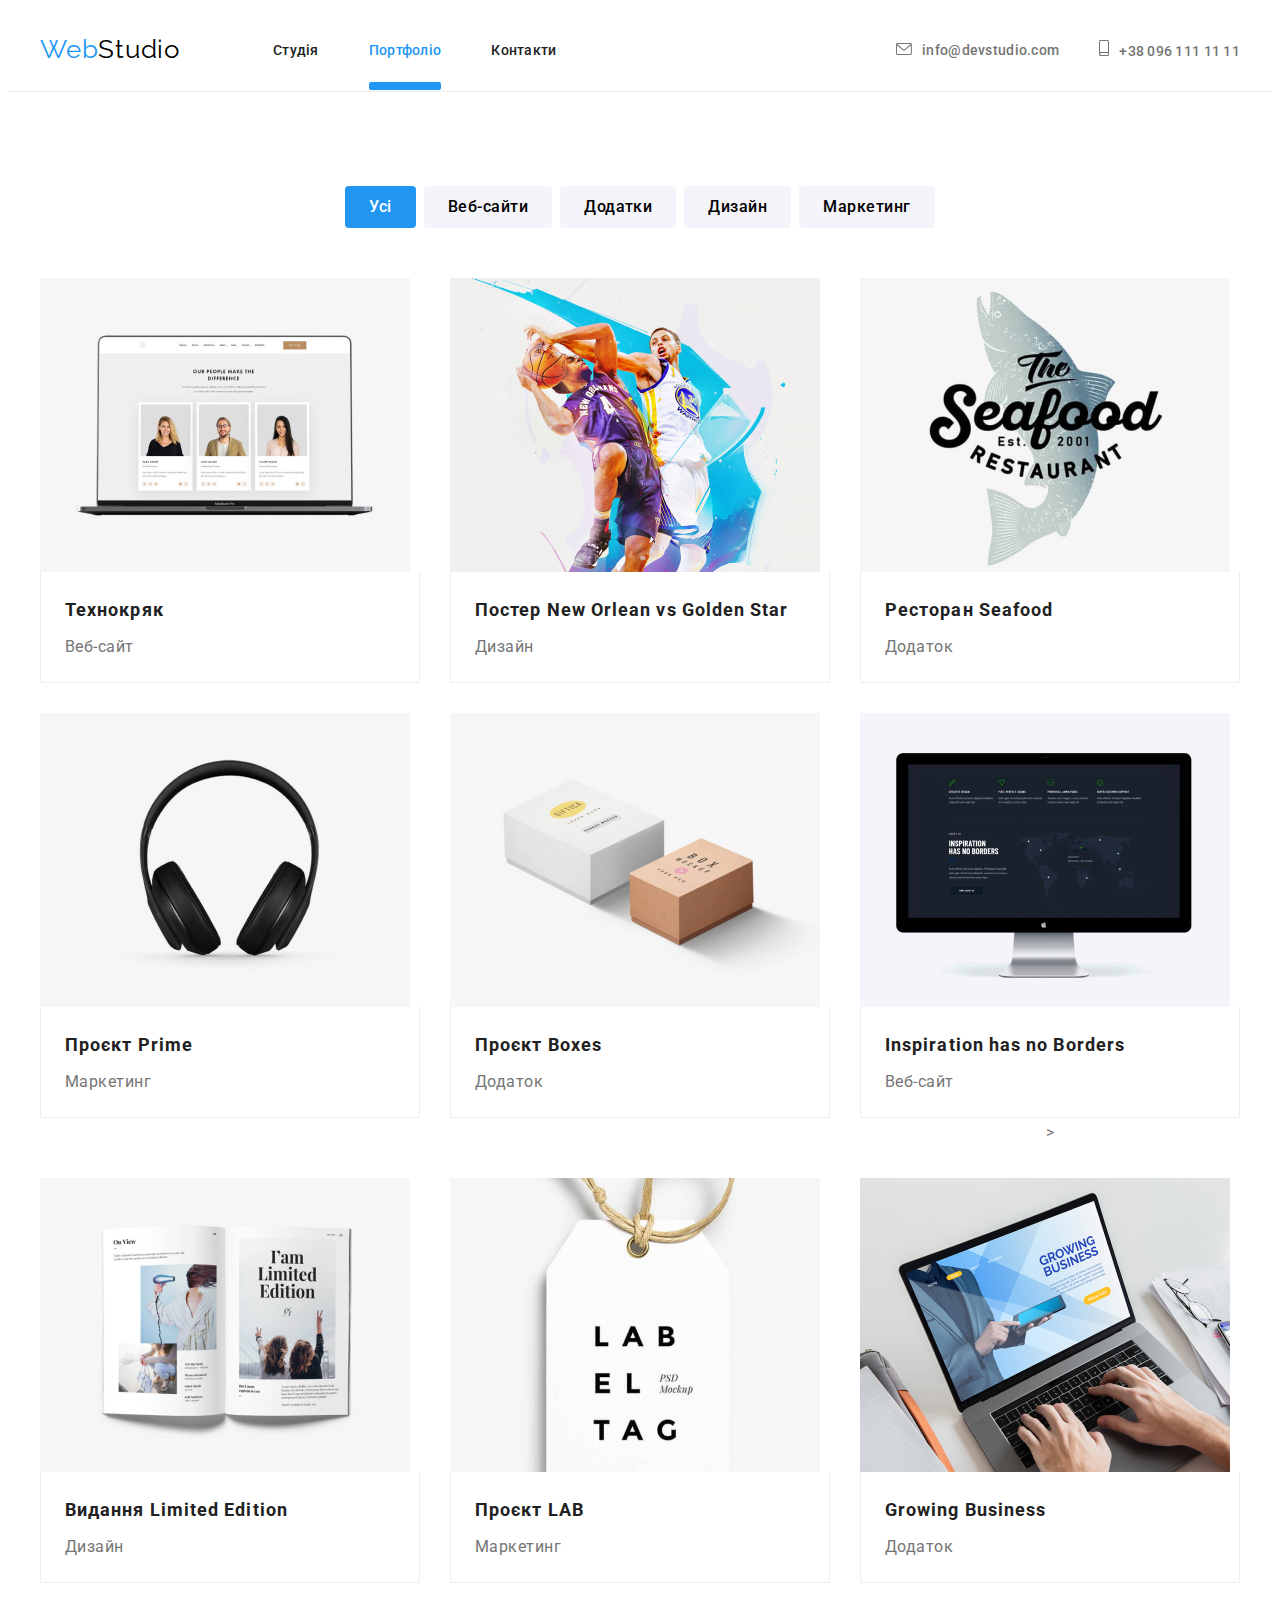
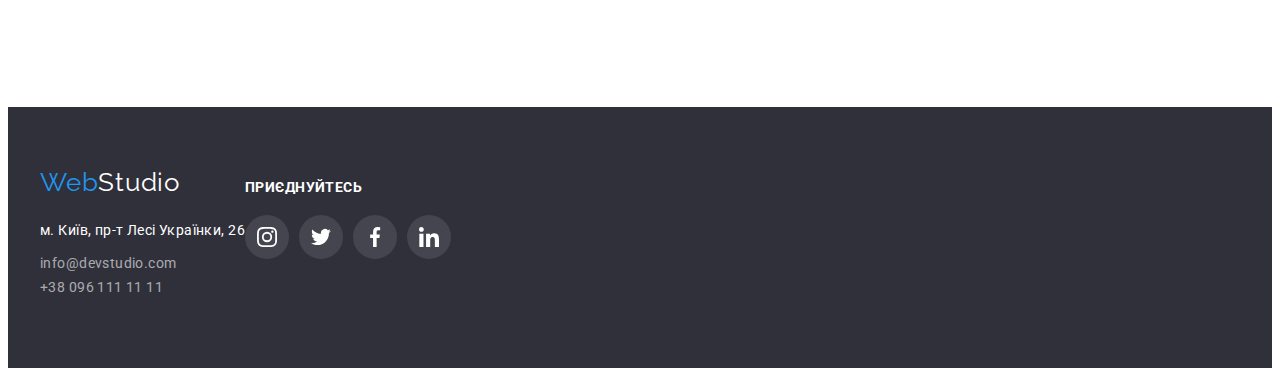
==== portfolio.html @ 0747c19b "Add files via upload" ====
<!DOCTYPE html>
<html lang="uk">
<head>
    <meta charset="UTF-8">
    <meta name="viewport" content="width=device-width, initial-scale=1.0">
    <link rel="preconnect" href="https://fonts.googleapis.com">
    <link rel="preconnect" href="https://fonts.gstatic.com" crossorigin>
    <link href="https://fonts.googleapis.com/css2?family=Roboto:wght@400;500;700;900&display=swap" rel="stylesheet">
    <link rel="preconnect" href="https://fonts.googleapis.com">
    <link rel="preconnect" href="https://fonts.gstatic.com" crossorigin>
    <link href="https://fonts.googleapis.com/css2?family=Raleway:wght@700&display=swap" rel="stylesheet">
    <link
    rel="stylesheet"
    href="https://cdnjs.cloudflare.com/ajax/libs/modern-normalize/1.1.0/modern-normalize.min.css"
    integrity="sha512-wpPYUAdjBVSE4KJnH1VR1HeZfpl1ub8YT/NKx4PuQ5NmX2tKuGu6U/JRp5y+Y8XG2tV+wKQpNHVUX03MfMFn9Q=="
    crossorigin="anonymous"
    referrerpolicy="no-referrer"
  />
  <link rel="stylesheet" href="./css/styles.css">
    <title>Document</title>
</head>
<body>
  <header class="navigation portfolio-navigation">
    <div class="container">
      <nav class="main-nav">
        <a class="logo-link" href="/index.html">Web<span class="logo-header">Studio</span></a>
        <ul class="site-nav">
          <li class="nav-unit first-unit"><a href="./index.html" class="link">Студія</a></li>
          <li class="nav-unit"><a href="./portfolio.html" class="link current-page">Портфоліо</a></li>
          <li class="nav-unit"><a href="#" class="link">Контакти</a></li>
        </ul>
      </nav>
      <ul class="contact">
        <li class="contact-unit">
          <a href="mailto:info@devstudio.com" class="link link-mail"
            ><svg class="icon-envelope"><use href="./images/icons.svg#icon-envelope"></use></svg>info@devstudio.com</a
          >
        </li >
        <li class="contact-unit">
          <a href="tel:+380961111111" class="link link-tel"
            ><svg class="icon-tel"><use href="./images/icons.svg#icon-smartphone"></use></svg>+38 096 111 11 11</a
          >
        </li>
      </ul>
    </div>
  </header>
    <main>
        <section class="portfolio section">
            <div class="container">
            <h2 class="hidden">Портфоліо</h2>
        <ul class="portfolio-button">
            <li class="item"><button type="button" class="button active-button">Усі</button></li>
            <li class="item"><button type="button" class="button">Веб-сайти</button></li>
            <li class="item"><button type="button" class="button">Додатки</button></li>
            <li class="item"><button type="button" class="button">Дизайн</button></li>
            <li class="item"><button type="button" class="button">Маркетинг</button></li>
        </ul>
        <ul class="projects">
            <li class="item">
              <a class="project-site" href="#">
                <div class="project-site">
                 <div class="image" >
                  <img src="./images/tekno.jpg" width="370" alt="Технокряк">
                <div class="popup-box"><p class="popup-text">Ресурс пропонує комплексні пропозиції з різним рівнем функціоналу та сервісів. Все це дозволить відвідувачу отримати вичерпні відомості про компанію чи приватну особу.</p>
                </div>
                </div>
                <div class="projects-box">
                <h3 class="title">Технокряк</h3>
                <p>Веб-сайт</p>
              </div>
                </div>
              </a>
            </li>
            <li class="item">
              <a class="project-site" href="#">
                <div class="project-site">
                <div class="image" >
                <img src="./images/poster.jpg" width="370" alt="Постер New Orlean vs Golden Star">
              <div class="popup-box"><p class="popup-text">Ресурс пропонує комплексні пропозиції з різним рівнем функціоналу та сервісів. Все це дозволить відвідувачу отримати вичерпні відомості про компанію чи приватну особу.</p>
              </div>
              </div>
                <div class="projects-box">
                <h3 class="title">Постер New Orlean vs Golden Star</h3>
                <p>Дизайн</p></div>
              </div>
            </a>
            </li>
            <li class="item">
                <a class="project-site" href="#">
                <div class="project-site">
                  <div class="image" >
                    <img src="./images/resto.jpg" width="370" alt="Ресторан Seafood">
                <div class="popup-box"><p class="popup-text">Ресурс пропонує комплексні пропозиції з різним рівнем функціоналу та сервісів. Все це дозволить відвідувачу отримати вичерпні відомості про компанію чи приватну особу.</p>
                </div>
                </div>
                <div class="projects-box">
                <h3 class="title">Ресторан Seafood</h3>
                <p>Додаток</p></div>
                </div></a>
            </li>
            <li class="item">
                <a class="project-site" href="#">
                <div class="project-site">
                <div class="image" >
                  <img src="./images/prime.jpg" width="370" alt="Проєкт Prime">
              <div class="popup-box"><p class="popup-text">Ресурс пропонує комплексні пропозиції з різним рівнем функціоналу та сервісів. Все це дозволить відвідувачу отримати вичерпні відомості про компанію чи приватну особу.</p>
              </div>
              </div>
                <div class="projects-box">
                <h3 class="title">Проєкт Prime</h3>
                <p>Маркетинг</p></div>
                </div></a>
            </li>
            <li class="item">
                <a class="project-site" href="#">
                <div class="project-site">
                <div class="image" >
                  <img src="./images/boxes.jpg" width="370" alt="Проєкт Boxes">
              <div class="popup-box"><p class="popup-text">Ресурс пропонує комплексні пропозиції з різним рівнем функціоналу та сервісів. Все це дозволить відвідувачу отримати вичерпні відомості про компанію чи приватну особу.</p>
              </div>
              </div>
                <div class="projects-box">
                <h3 class="title">Проєкт Boxes</h3>
                <p>Додаток</p></div>
                </div></a>
            </li>
            <li class="item">
                <a class="project-site" href="#">
                <div class="project-site">
                
                <div class="image" >
                  <img src="./images/inspiration.jpg" width="370" alt="Inspiration has no Borders">
              <div class="popup-box"><p class="popup-text">Ресурс пропонує комплексні пропозиції з різним рівнем функціоналу та сервісів. Все це дозволить відвідувачу отримати вичерпні відомості про компанію чи приватну особу.</p>
              </div>
              </div>
                <div class="projects-box">
                <h3 class="title">Inspiration has no Borders</h3>
                <p>Веб-сайт</p></div>
                </div></a>>
            </li>
            <li class="item">
                <a class="project-site" href="#">
                <div class="project-site">
                
                <div class="image" >
                  <img src="./images/vidannya.jpg" width="370" alt="Видання Limited Edition">
              <div class="popup-box"><p class="popup-text">Ресурс пропонує комплексні пропозиції з різним рівнем функціоналу та сервісів. Все це дозволить відвідувачу отримати вичерпні відомості про компанію чи приватну особу.</p>
              </div>
              </div>
                <div class="projects-box">
                <h3 class="title">Видання Limited Edition</h3>
                <p>Дизайн</p></div>
                </div></a>              
            </li>
            <li class="item">
                <a class="project-site" href="#">
                <div class="project-site">
                
                <div class="image" >
                  <img src="./images/lab.jpg" width="370" alt="Проєкт LAB">
              <div class="popup-box"><p class="popup-text">Ресурс пропонує комплексні пропозиції з різним рівнем функціоналу та сервісів. Все це дозволить відвідувачу отримати вичерпні відомості про компанію чи приватну особу.</p>
              </div>
              </div>
                <div class="projects-box">
                <h3 class="title">Проєкт LAB</h3>
                <p>Маркетинг</p></div>
                </div></a>
            </li>
            <li class="item">
                <a class="project-site" href="#">
                <div class="project-site">
                
                <div class="image" >
                  <img src="./images/business.jpg" width="370" alt="Growing Business">
              <div class="popup-box"><p class="popup-text">Ресурс пропонує комплексні пропозиції з різним рівнем функціоналу та сервісів. Все це дозволить відвідувачу отримати вичерпні відомості про компанію чи приватну особу.</p>
              </div>
              </div>
                <div class="projects-box">
                <h3 class="title">Growing Business</h3>
                <p>Додаток</p></div>
                </div></a>
            </li>
        </ul>
    </div>
        </section>
    </main>
    <footer class="footer">
      <div class="container">
        <ul class="footer-colums">
          <li class="first-column">
      <a class="logo-link" href="/index.html"
        >Web<span class="logo-footer">Studio</span></a      >
      <address class="adress">
        <p class="footer-article">м. Київ, пр-т Лесі Українки, 26</p>
        <ul class="contact">
          <li class="mail">
            <a href="mailto:info@devstudio.com" class="link"
              >info@devstudio.com</a
            >
          </li>
          <li class="phone">
            <a href="tel:+380961111111" class="link">+38 096 111 11 11</a>
          </li>
        </ul>
      </address>
    </li>
    <li class="second-column">
      <p class="join">ПРИЄДНУЙТЕСЬ</p>
      <ul class="our-soc-list">
        <li class="our-soc-items"><a href="#" class="our-soc-link link"><svg class="our-social-icons" width="20" height="20"><use href="./images/icons.svg#icon-instagram"></use></svg></a></li>
        <li class="our-soc-items"><a href="#" class="our-soc-link link"><svg class="our-social-icons" width="20" height="20"><use href="./images/icons.svg#icon-twitter"></use></svg></a></li>
        <li class="our-soc-items"><a href="#" class="our-soc-link link"><svg class="our-social-icons" width="20" height="20"><use href="./images/icons.svg#icon-facebook"></use></svg></a></li>
        <li class="our-soc-items"><a href="#" class="our-soc-link link"><svg class="our-social-icons" width="20" height="20"><use href="./images/icons.svg#icon-linkedin"></use></svg></a></li>
      </ul>
    </li>
    </ul>
    </div>
    </footer>
</body>
</html>
---- css/styles.css ----
:root {
  --mainbackground: #ffffff;
  --darckbackground: #2f303a;
  --maintxt-color: #757575;
  --text-color: #212121;
  --lighttxt-color: #ffffff;
  --link-color: #2196f3;
  --logoblack: #000000;
  --background-comand: #f5f4fa;
  --active-button: #188ce8;
  --timing-function: cubic-bezier(0.4, 0, 0.2, 1);
}

body {
  background-color: var(--background);
  font-family: roboto, sans-serif;
  font-weight: 400;
  font-size: 14px;
  line-height: calc(24 / 14);
  color: var(--maintxt-color);
}

p,
h1,
h2,
h3,
h4,
h5,
h6,
ul, ol {
  margin: 0px;
}

ul, ol {
  list-style: none;
  padding: 0px;
}

.hidden {
  position: absolute;
  width: 1px;
  height: 1px;
  margin: -1px;
  border: 0;
  padding: 0;
  white-space: nowrap;
  clip-path: inset(100%);
  clip: rect(0 0 0 0);
  overflow: hidden;
}

 img {
  display: block;
  max-width: 100%;
  height: auto;
}

.container {
  width: 1200px;
  padding: 0 15px;
  margin: auto;
}

.section {
  padding-top: 94px;
  padding-bottom: 94px;
}


/*---НАВІГАЦІЯ---*/
.portfolio-navigation { 
 border-bottom: 1px solid #ECECEC;
}

.navigation .container {
  display: flex;
  align-items: center;
}

.navigation .main-nav {
  display: flex;
}

.contact-unit:not(:last-child) {
  margin-right: 40px;
}

.navigation .first-unit {
  margin-left: 93px;
}

.navigation .site-nav {
  display: flex;
  align-items: center;
}

.nav-unit {position: relative;}
.site-nav .link::after {
content: "";
position: absolute;
left: 0;
bottom: 0;
display: block;
background-color: var(--link-color);
height: 4px;
width: 100%;
border-radius: 2px;
opacity: 0;
transition: opacity 250ms var(--timing-function);
}
.site-nav .link:hover::after,
.site-nav .link:focus::after {
opacity: 1;
}

.site-nav .current-page::after{
  content: "";
  position: absolute;
  left: 0;
  bottom: 0;
  display: block;
  background-color:var(--link-color);
  height: 4px;
  width: 100%;
  border-radius: 2px;
  opacity:1 ;
}

.navigation .contact {
  display: flex;
  align-items: center;
  margin-left: auto;
}

.logo-link {
  color: var(--link-color);
  align-self: center;
}

.logo-header {
  color: var(--logoblack);
}

.navigation .nav-unit + .nav-unit {
  margin-left: 50px;
}

.logo-link,
.logo-header,
.logo-footer {
  font-family: raleway, sans-serif;
  line-height: calc(31 / 26);
  font-size: 26px;
  letter-spacing: 0.03em;
  text-decoration: none;
}

.navigation .link {
  display: block;
  padding-top: 32px;
  padding-bottom: 32px;
  font-family: roboto, sans-serif;
  font-weight: 500;
  line-height: calc(16 / 14);
  letter-spacing: 0.02em;
  color: var(--text-color);
  list-style: none;
  text-decoration: none;
  transition: color 250ms var(--timing-function);
}

.navigation .current-page {
  color: var(--link-color);
}
.navigation .current-page::after {
  content: "";
  position: absolute;
  left: 0;
  bottom: 0;
  display: block;
  border-bottom: 4px solid #2196F3;
  width: 100%;
  border-radius: 2px;}

.contact .link-mail,
.contact .link-tel {
  color: var(--maintxt-color);
  transition: color 250ms var(--timing-function);
}

.icon-envelope {
  width: 16px;
  height: 12px;
  margin-right: 10px;
  fill: currentColor;}

.icon-tel {
  width: 10px;
  height: 16px;
  margin-right: 10px;
  fill: currentColor;}

.contact-unit {
  color: var(--maintxt-color);
  display: flex;
  justify-items: center;
  }

.link:hover,
.link:focus {
  color: var(--link-color);
}

link {
  color: var(--text-color);

}

/*---БАННЕР---*/
.bunner,
footer {
  background-color: var(--darckbackground);
  color: var(--lighttxt-color);
}

.bunner{
max-width: 1600px;
height: 600px;
margin-left: auto;
margin-right: auto;
border: 1px dashed black;
background-image: linear-gradient( rgba(47, 48, 58, 0.4),
rgba(47, 48, 58, 0.4)), 
url(../images/bunner.jpg);

background-repeat: no-repeat;
background-position: center;
background-size:cover ;
}

.bunner-title {
  text-align: center;
  font-weight: 900;
  font-size: 44px;
  line-height: calc(66 / 44);
  margin-bottom: 30px;
}

.bunner {
  padding-top: 200px;
  padding-bottom: 200px;
  text-align: center;
}

.bunner .button {
  padding: 10px 32px;
  border-radius: 4px;
  border-color: transparent;
  background-color: var(--link-color);
  color: var(--lighttxt-color);
  cursor: pointer;
  font-family: roboto, sans-serif;
  text-align: center;
  font-weight: 700;
  font-size: 16px;
  line-height: calc(30 / 16);
  letter-spacing: 0.06em;
  box-shadow: 0px 4px 4px rgba(0, 0, 0, 0.15);
  transition: background-color 250ms var(--timing-function);
}

.bunner .button:hover,
.bunner .button:focus {
  background-color: var(--active-button);
  transition: background-color 250ms var(--timing-function);
}

/*---ПЕРЕВАГИ---*/
.benefits {padding-top: 44px;}
.benefit-container {
  display: flex;
}

.benefits .unit {
  flex-basis: calc((100% - 120px) / 4);
}

.benefits .unit + .unit {
  margin-left: 30px;
}

.title-benefits {
  margin-bottom: 20px;
  font-weight: 700;
  line-height: calc(16 / 14);
  letter-spacing: 0.03em;
  color: var(--text-color);
}

.benefit-item {
  display: flex;
  content: "";
  height: 120px;
  border-radius: 4px;
  background-color: #F5F4FA;
  margin-bottom: 30px;
  align-items: center;
  justify-content: center;
}

.benefit-icon {
  width: 70px;
  height: 70px;
}

.article-benefits {
  line-height: calc(24 / 14);
  letter-spacing: 0.03em;
  color: var(--maintxt-color);
}

/*---Чим ми займаємося---*/
.our-work {padding-bottom: 138px;
padding-top: 94px;}

.container .work {
  display: flex;
}
.work-item {
  width: calc((100% - 60px) / 3);
}
.work-item + .work-item {
  margin-left: 30px;
}

.image-box {position: relative;}
.label {
  position: absolute;
  bottom: 0;
  width: 100%;
  height: 70px;
  padding-top: 27px;
  padding-bottom: 27px;
  background-color: rgba(47, 48, 58, 0.8);
  color: var(--lighttxt-color);
  font-weight: 700;
  line-height: calc(16 / 14);
  text-align: center;
  letter-spacing: 0.03em;
  text-transform: uppercase;
 
}

.section-title,
.section-people,
.clients-title {
  margin-bottom: 50px;
  color: var(--text-color);
  font-weight: 700;
  font-size:36px;
  line-height: calc(42 / 36);
  text-align: center;
  letter-spacing: 0.03em;
}

/*---ЛЮДИ---*/
.people {
  background-color: var(--background-comand);
}
.people-list {
  display: flex;
}
.people-items {
  width: calc((100% - 90px) / 4);
  background: var(--mainbackground);
  box-shadow: 0px 1px 3px rgba(0, 0, 0, 0.12), 0px 1px 1px rgba(0, 0, 0, 0.14), 0px 2px 1px rgba(0, 0, 0, 0.2);
  border-radius: 0px 0px 4px 4px;
}
.people-items + .people-items {
  margin-left: 30px;
}

.section-people-h3 {
  margin-top: 30px;
  margin-bottom: 10px;
  font-weight: 500;
  font-size: 16px;
  line-height: calc(19 / 16);
  text-align: center;
  letter-spacing: 0.03em;
  color: var(--text-color);
}

.people-article {
  margin-bottom: 16px;
  font-size: 16px;
  line-height: calc(19 / 16);
  text-align: center;
  letter-spacing: 0.03em;
  color: var(--maintxt-color);
}
.people-soc-list {
  display: flex;
  justify-content: center;
  align-items: center;
  margin-bottom: 30px;
}
.people-soc-items {
  width: 44px;
  height: 44px;
}

.people-soc-items:not(:last-child)
 {margin-right: 10px;}

 .people-soc-link {
  width: 100%;
  height: 100%;
  display: flex;
  border-radius: 50%;
  background-color:var(--mainbackground);
  justify-content: center;
  align-items: center;
  fill:#AFB1B8;
  transition: fill 250ms var(--timing-function),
              background-color 250ms var(--timing-function);
 }
 .people-soc-link:hover,
 .people-soc-link:focus {
  fill: var(--lighttxt-color);
  background-color: var(--link-color);
  transition: fill 250ms var(--timing-function),
  background-color 250ms var(--timing-function);

 }
 .people-soc-link:hover .people-soc-icons,
 .people-soc-link:focus .people-soc-icons{
  fill: var(--lighttxt-color);
  transition: fill 250ms var(--timing-function);
 }

.people-soc-icons {
  fill: #AFB1B8;

}

/*Постійні клієнти*/
.clients-list {
  display: flex;

}
.clients-items {

  flex-basis: calc((100% - 150px) / 6);
}
  
  .clients-items + .clients-items {
    margin-left: 30px;
  }


  .clients-link {
    display: flex;
    justify-content:center;
    align-items: center;
    padding:16px 32px;
    border: 1px solid #AFB1B8;
    border-radius: 4px;
    fill:#AFB1B8;
    transition: fill 250ms var(--timing-function), border 250ms var(--timing-function);
  }
  .clients-icons {    width: 106px;
    height: 60px;
  
}

  .clients-link:hover,
  .clients-link:focus {
    fill:var(--link-color);
    border: 1px solid #2196F3;
    transition: fill 250ms var(--timing-function), border 250ms var(--timing-function);
 }
 .clients-icons:hover,
 .clients-icons:focus {
  fill:var(--link-color);
  transition: fill 250ms var(--timing-function);}


/*---FOOTER---*/
footer {
  background-color: var(--darckbackground);
  color: var(--lighttxt-color);
}
.footer {
  padding-top: 60px;
  padding-bottom: 60px;
}

.footer .adress {
  margin-top: 20px;
  margin-bottom: 9px;
}

.logo-footer {
  color: var(--lighttxt-color);
}

.footer-article {
  margin-bottom: 9px;
  font-style: normal;
  line-height: calc(24 / 14);
  letter-spacing: 0.03em;
}

.footer .link {
  text-align: left;
  color: rgba(255, 255, 255, 0.6);
  font-style: normal;
  line-height: calc(24 / 14);
  letter-spacing: 0.03em;
  text-decoration: none;
  transition: fill 250ms var(--timing-function), 
            background-color 250ms var(--timing-function);
}

.footer .link-mail {
  margin-bottom: 9px;
}

.contact .link:hover,
.contact .link:focus {
  color: var(--link-color);
  fill: var(--link-color);
  transition: fill 250ms var(--timing-function), 
              color 250ms var(--timing-function);
}

.join {
font-weight: 700;
line-height: calc(16 / 14);
letter-spacing: 0.03em;
text-transform: uppercase;
margin-bottom: 20px;
}

.our-soc-list {
  display: flex;
}
.our-soc-items {
  width: 44px;
  height: 44px;
}

.our-soc-items:not(:last-child)
 {margin-right: 10px;}

 .our-soc-link {
  width: 100%;
  height: 100%;
  display: flex;
  border-radius: 50%;
  background-color:rgba(255, 255, 255, 0.1);
  justify-content: center;
  align-items: center;
  fill:#ffffff;
  transition: background-color 250ms var(--timing-function);
 }
 .our-soc-link:hover,
 .our-soc-link:focus {
  background-color:var(--link-color);
  transition: background-color 250ms var(--timing-function);
 }
 .our-soc-link:hover .people-soc-icons,
 .our-soc-link:focus .people-soc-icons{
  fill: var(--lighttxt-color);
 }
 .footer-colums {display: flex;}
 .first-colum {margin-right: 70px;}
 .second-colum {margin-right: 93px;}

 .footer-container {
  display: flex;
  align-items: baseline;
 }
 .join{margin-top: 12px;}

 .your-mail {
  height: 50px;
  width: 358px;
  margin-right: 12px;
  padding: 15px 16px;
  border: 1px solid rgba(255, 255, 255, 0.3);
  background: #2F303A;
  border-radius: 4px;
  font-weight: 400;
  font-size: 16px;
  line-height: calc(20 / 16);
  align-items: center;
  letter-spacing: 0.03em;
  color: rgba(255, 255, 255, 0.6);
 }

 .join-mail {display: inline-flex}

 .button-footer { 
  padding-left: 28px;
  padding-right: 28px;
  height: 50px;
  border-radius: 4px;
  border-color: transparent;
  background-color: var(--link-color);
  color: var(--lighttxt-color);
  cursor: pointer;
  font-family: roboto, sans-serif;
  display: flex;
  align-items: center;
  font-weight: 700;
  font-size: 16px;
  line-height: calc(30 / 16);
  letter-spacing: 0.06em;
  box-shadow: 0px 4px 4px rgba(0, 0, 0, 0.15);
  transition: background-color 250ms var(--timing-function);
 }

 /*.button-footer::after {
  content: " ";
  background-image: url(/images/icons.svg#icon-send);
  width: 13px;
  height: 28px;
  color: var(--lighttxt-color);
  margin-left: 10px;
  background-size: contain;
  background-color: orange;
 }*/
.icon-send {
  fill: currentColor;
  margin-left: 10px;
 }
.button-footer:hover,
.button-footer:focus {
 background-color: var(--active-button);
 transition: background-color 250ms var(--timing-function);}

/*---ПОРТФОЛІО---*/
.portfolio {
  background-color: var(--mainbackground);
  font-family: roboto, sans-serif;
  font-size: 16px;
  line-height: calc(30 / 16);
  letter-spacing: 0.03em;
  color: var(--maintxt-color);
  text-align: center;
}

.portfolio-button {
  display: flex;
  justify-content: center;
  margin-bottom: 50px;
}

.portfolio .title {
  margin-bottom: 4px;
  font-family: roboto, sans-serif;
  color: var(--text-color);
  font-weight: 700;
  font-size: 18px;
  line-height: calc(36 / 18);
  letter-spacing: 0.06em;
}
.image {
  position:relative;
  overflow: hidden;
}
.popup-box {
  width: 100%;
  height: 100%;
  position: absolute;
  background-color:rgba(33, 150, 243, 0.9);
  top: 0;
  left: 0;
  transform: translateY(100%);
  transition: transform 250ms var(--timing-function);
}

.project-site:hover .popup-box,
.project-site:focus .popup-box{
  transform: translateY(0);}

.projects .popup-text{
  position: absolute;
  bottom: 0;
  padding: 63px 24px;
  font-size: 18px;
  line-height: calc(28 / 18);
  letter-spacing: 0.03em;
  color: var(--lighttxt-color);
  opacity: 0;
  transition: opacity 250ms var(--timing-function);
  }

  .project-site:hover .popup-text,
  .project-site:focus .popup-text{
    opacity: 1;
    transition: opacity 250ms var(--timing-function);}


.portfolio .button {
  border-radius: 4px;
  padding: 6px 22px;
  border-color: transparent;
  background-color: var(--background-comand);
  cursor: pointer;
  font-family: roboto, sans-serif;
  font-weight: 500;
  font-size: 16px;
  line-height: calc(26 / 16);
  letter-spacing: 0.03em;

  transition: background-color 250ms var(--timing-function),
  color 250ms var(--timing-function), box-shadow 250ms var(--timing-function);
}

.portfolio-button .item + .item {
  margin-left: 8px;
}

.portfolio .active-button {
  background-color: var(--link-color);
  color: var(--lighttxt-color);

}

.button:hover,
.button:focus {
  background-color: var(--link-color);
  color: var(--lighttxt-color);
  box-shadow: 0px 3px 1px rgba(0, 0, 0, 0.1), 0px 1px 2px rgba(0, 0, 0, 0.08), 0px 2px 2px rgba(0, 0, 0, 0.12);
  border-radius: 4px;
  transition: background-color 250ms var(--timing-function), box-shadow 250ms var(--timing-function),
  color 250ms var(--timing-function);
}

.projects {
  display: flex;
  flex-wrap: wrap;
}

.projects-box {
  border-left: 1px solid #eeeeee; 
  border-right: 1px solid #eeeeee;
  border-bottom: 1px solid #eeeeee;
  padding: 20px 24px;
  transition: box-shadow 250ms var(--timing-function);}

.projects .title,
.projects p {
  text-align: left;
}

.projects .item {
  flex-basis: calc((100% - 60px) / 3); 
  margin-right: 30px;
}
.projects .item:nth-child(3n) {
  margin-right: 0;
}

.projects .item:not(:nth-last-child(3)) {
  margin-bottom: 30px;
}

.projects p {
  color:var(--maintxt-color);
}

.title-portfolio {
  font-weight: 700;
  font-size: 18px;
  line-height: calc(36 / 18);
  letter-spacing: 0.06em;
  color: var(--text-color);
}

.projects .project-site:hover,
.projects .project-site:focus {
  box-shadow: 0px 1px 1px rgba(0, 0, 0, 0.12), 0px 4px 4px rgba(0, 0, 0, 0.06), 1px 4px 6px rgba(0, 0, 0, 0.16);
  transition: box-shadow 250ms var(--timing-function);
}

.project-site{
  text-decoration: none;
}

/*МОДАЛЬНОЕ ОКНО*/
.backdrop {
  position: fixed;
  top: 0;
  left: 0;
  width: 100%;
  height: 100%;
  background-color: rgba(0, 0, 0, 0.2);
  transition: opacity 250ms cubic-bezier(0.4, 0, 0.2, 1), visibility 250ms cubic-bezier(0.4, 0, 0.2, 1);
 }

 .backdrop.is-hidden{
  opacity: 0;
  visibility: hidden;
  pointer-events: none;
 }

 .modal {
  position: relative;
  top: 50%;
  left: 50%;
  transform: translate(-50%, -50%);
  padding:40px;
  width: 528px;
  min-height: 581px;
  background-color: var(--mainbackground);
  border-radius: 4px;

  transition: translate(-50%, -50%) scale(1);
  transition: transform 250ms var(--timing-function);
 }

 .backdrop.is-hidden .modal {
  transform: translate(-50%,-50%) scaleY(0);
 }


 .btn-close{
  position: absolute;
  right: 8px;
  top: 8px;
  width: 30px;
  height: 30px;
  display: flex;
  border-radius: 50%;
  border: 1px solid rgba(0, 0, 0, 0.1);
  justify-content: center;
  align-items: center;
  background: transparent;
  cursor: pointer;
  fill:var(--logoblack)
 }

 .close-icon:hover,
 .close-icon:focus {
  fill:var(--active-button);
 }

.modal-title {
font-weight: 700;
font-size: 20px;
line-height: calc(23 / 20);
text-align: center;
letter-spacing: 0.03em;
color: var(--text-color);
margin-bottom: 12px;
}

label {font-weight: 400;
font-size: 12px;
line-height: calc(14/12);
letter-spacing: 0.01em;
color: var(--maintxt-color);
}
.client-form {
  align-items: center;
  justify-content: center;
}

textarea {resize: none;}
.client-form>.modal-form {position: absolute;}

.form-field {
  display: flex;
  flex-direction: column;
position: relative;
width: 448px;}

.form-input {
border: 1px solid rgba(33, 33, 33, 0.2);
border-radius: 4px;
width: 100%;
height: 40px;
margin-bottom: 10px;
padding: 10px 42px;
}

.form-comment {
  padding: 12px 16px;
  height: 120px;
  color: rgba(117, 117, 117, 0.5);
  font-weight: 400;
  font-size: 12px;
  line-height: calc(14 / 12);
  letter-spacing: 0.01em;
}

.form-field input::placeholder {
  color: rgba(117, 117, 117, 0.5);
  font-weight: 400;
  font-size: 12px;
  line-height: calc(14 / 12);
  letter-spacing: 0.01em;}

  .modal-btn {
    padding: 10px 52px;
    border-radius: 4px;
    border-color: transparent;
    background-color: var(--link-color);
    color: var(--lighttxt-color);
    cursor: pointer;
    font-family: roboto, sans-serif;
    text-align: center;
    font-weight: 700;
    font-size: 16px;
    line-height: calc(30 / 16);
    letter-spacing: 0.06em;
     box-shadow: 0px 4px 4px rgba(0, 0, 0, 0.15);
     display: block;
     margin-left: auto;
    margin-right: auto;
    margin-bottom: 40px;
    margin-top: 30px;
    transition: background-color 250ms var(--timing-function);
  }

  .modal-btn:hover,
  .modal-btn:focus {
  background-color: var(--active-button);
  transition: background-color 250ms var(--timing-function);
}

.form-field:focus-within>.icon-modal{
  fill: var(--link-color);
}

.icon-modal {
  position: absolute;
  top: 45%;
  left:  15px;
  display: inline-block;
  align-items:center;
}

.modal-label {
  margin-bottom: 4px;
  font-weight: 400;
  font-size: 12px;
  line-height: calc(14 / 12);
  letter-spacing: 0.01em;

  color: var(--maintxt-color);
}

.form-input:focus-within{
border: 1px solid  #2196F3;
}

.form-field:focus-within{fill:#2196F3
}

.checkbox {
  -webkit-appearance: none;
  -moz-appearance: none;
  appearance: none;
display: inline;
}

.icon-checkbox {
  display: inline-block;
  width: 16px;
  height: 15px;
  border: 2px solid var(--text-color);
  border-radius: 4px;
  }

 .checkbox:checked+.icon-checkbox{
    background-color: #2196f3;
    background-image: url('../images/check.svg');
    background-size: contain;
    background-origin: border-box;
    }
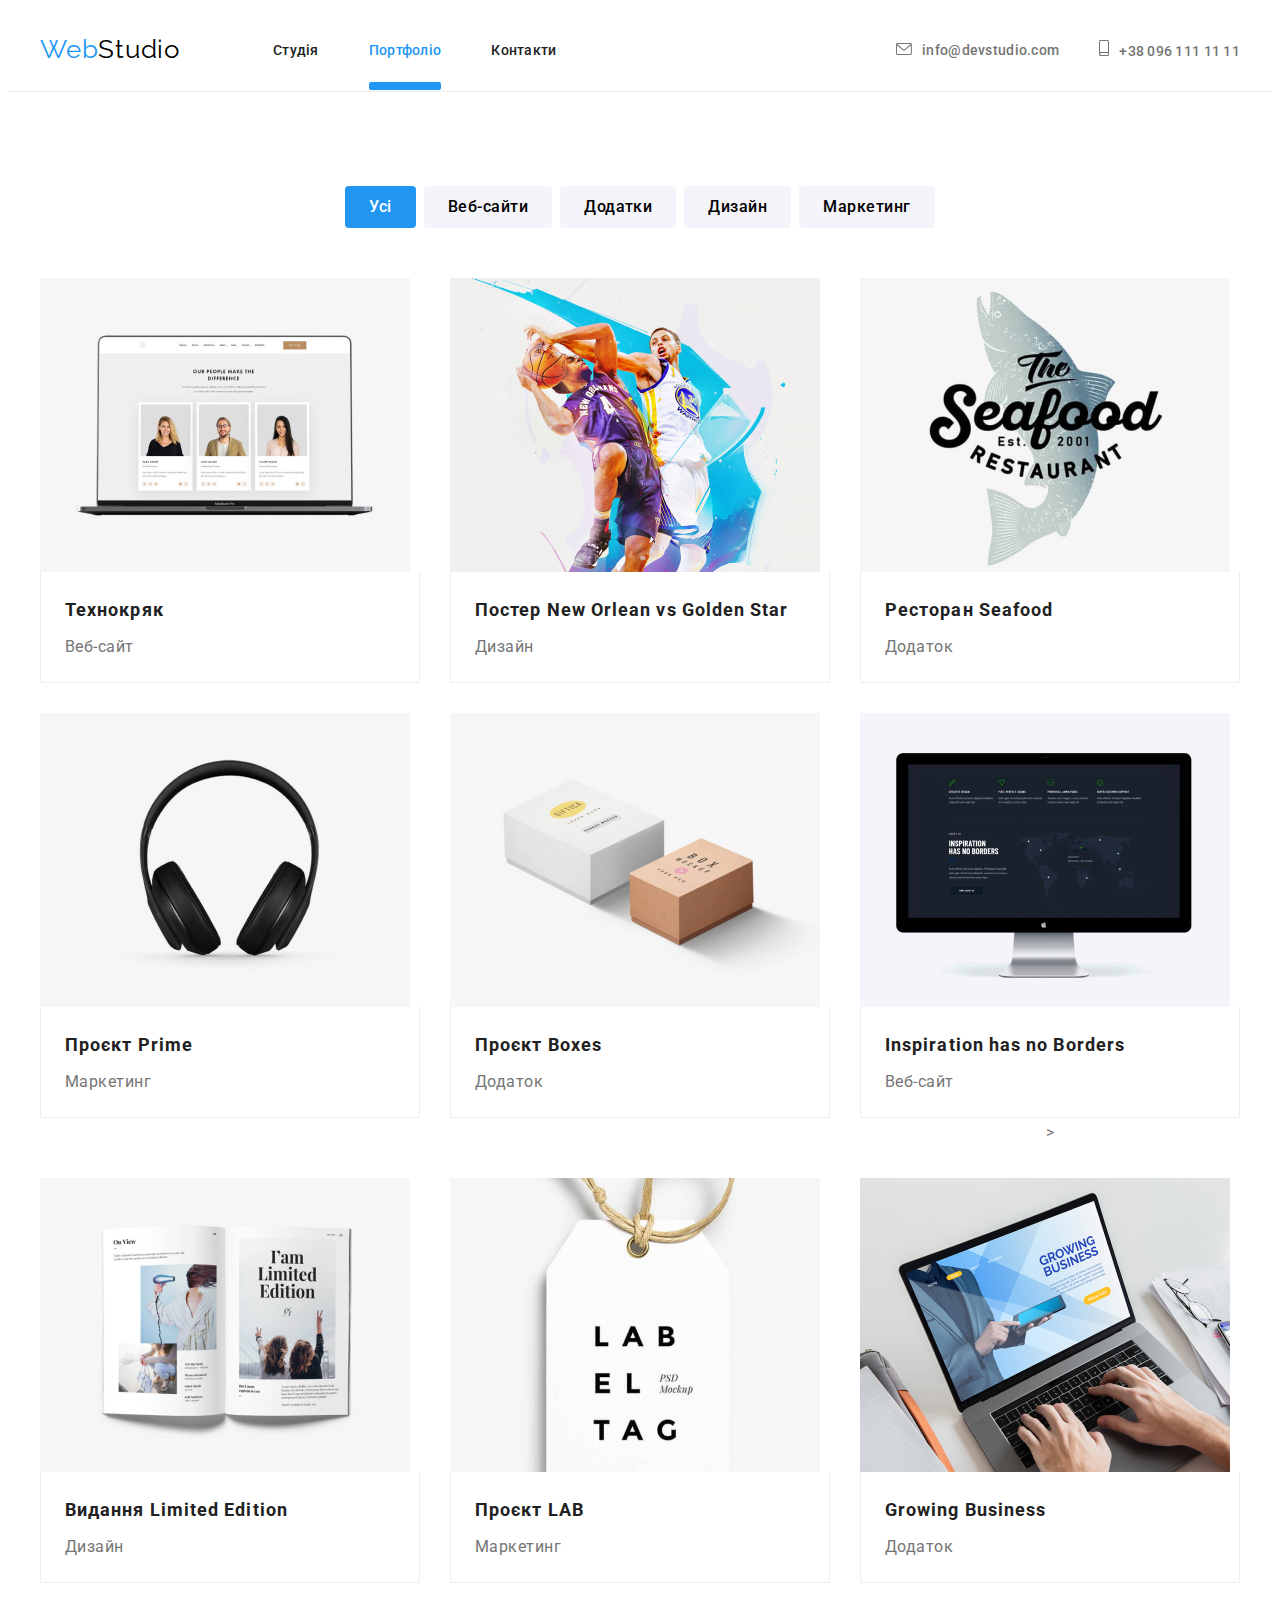
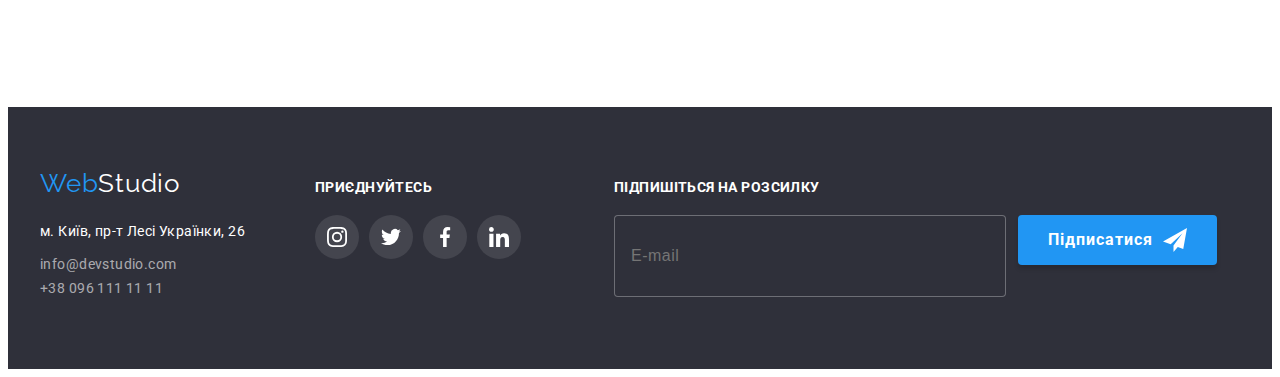
==== commit a5061e97: "Add files via upload" ====
--- a/portfolio.html
+++ b/portfolio.html
@@ -185,26 +185,24 @@
         </section>
     </main>
     <footer class="footer">
-      <div class="container">
-        <ul class="footer-colums">
-          <li class="first-column">
+      <div class="container footer-container">
+      <div class="first-colum">
       <a class="logo-link" href="/index.html"
-        >Web<span class="logo-footer">Studio</span></a      >
+        >Web<span class="logo-footer">Studio</span></a>
       <address class="adress">
         <p class="footer-article">м. Київ, пр-т Лесі Українки, 26</p>
         <ul class="contact">
           <li class="mail">
             <a href="mailto:info@devstudio.com" class="link"
-              >info@devstudio.com</a
-            >
+              >info@devstudio.com</a>
           </li>
           <li class="phone">
             <a href="tel:+380961111111" class="link">+38 096 111 11 11</a>
           </li>
         </ul>
       </address>
-    </li>
-    <li class="second-column">
+    </div>
+    <div class="second-colum">
       <p class="join">ПРИЄДНУЙТЕСЬ</p>
       <ul class="our-soc-list">
         <li class="our-soc-items"><a href="#" class="our-soc-link link"><svg class="our-social-icons" width="20" height="20"><use href="./images/icons.svg#icon-instagram"></use></svg></a></li>
@@ -212,8 +210,14 @@
         <li class="our-soc-items"><a href="#" class="our-soc-link link"><svg class="our-social-icons" width="20" height="20"><use href="./images/icons.svg#icon-facebook"></use></svg></a></li>
         <li class="our-soc-items"><a href="#" class="our-soc-link link"><svg class="our-social-icons" width="20" height="20"><use href="./images/icons.svg#icon-linkedin"></use></svg></a></li>
       </ul>
-    </li>
-    </ul>
+      </div>
+      <div class="third-column">
+        <p  class="join">Підпишіться на розсилку</p>
+        <form  class="join-mail" action=" ">
+            <input type="email" name="email" class="your-mail" placeholder="E-mail"/>
+        <button type="submit" class="button-footer">Підписатися <svg class="icon-send" width="24" height="24"><use href="/images/icons.svg#icon-send"></use></svg> </button>
+        </form>
+      </div>
     </div>
     </footer>
 </body>
--- a/css/styles.css
+++ b/css/styles.css
@@ -957,9 +957,11 @@
 
 .form-input:focus-within{
 border: 1px solid  #2196F3;
-}
-
-.form-field:focus-within{fill:#2196F3
+outline: none;
+}
+
+.form-field:focus-within{
+  fill:#2196F3
 }
 
 .checkbox {
@@ -979,7 +981,7 @@
 
  .checkbox:checked+.icon-checkbox{
     background-color: #2196f3;
-    background-image: url('../images/check.svg');
+    background-image: url('../images/icon-check.svg');
     background-size: contain;
     background-origin: border-box;
     }
